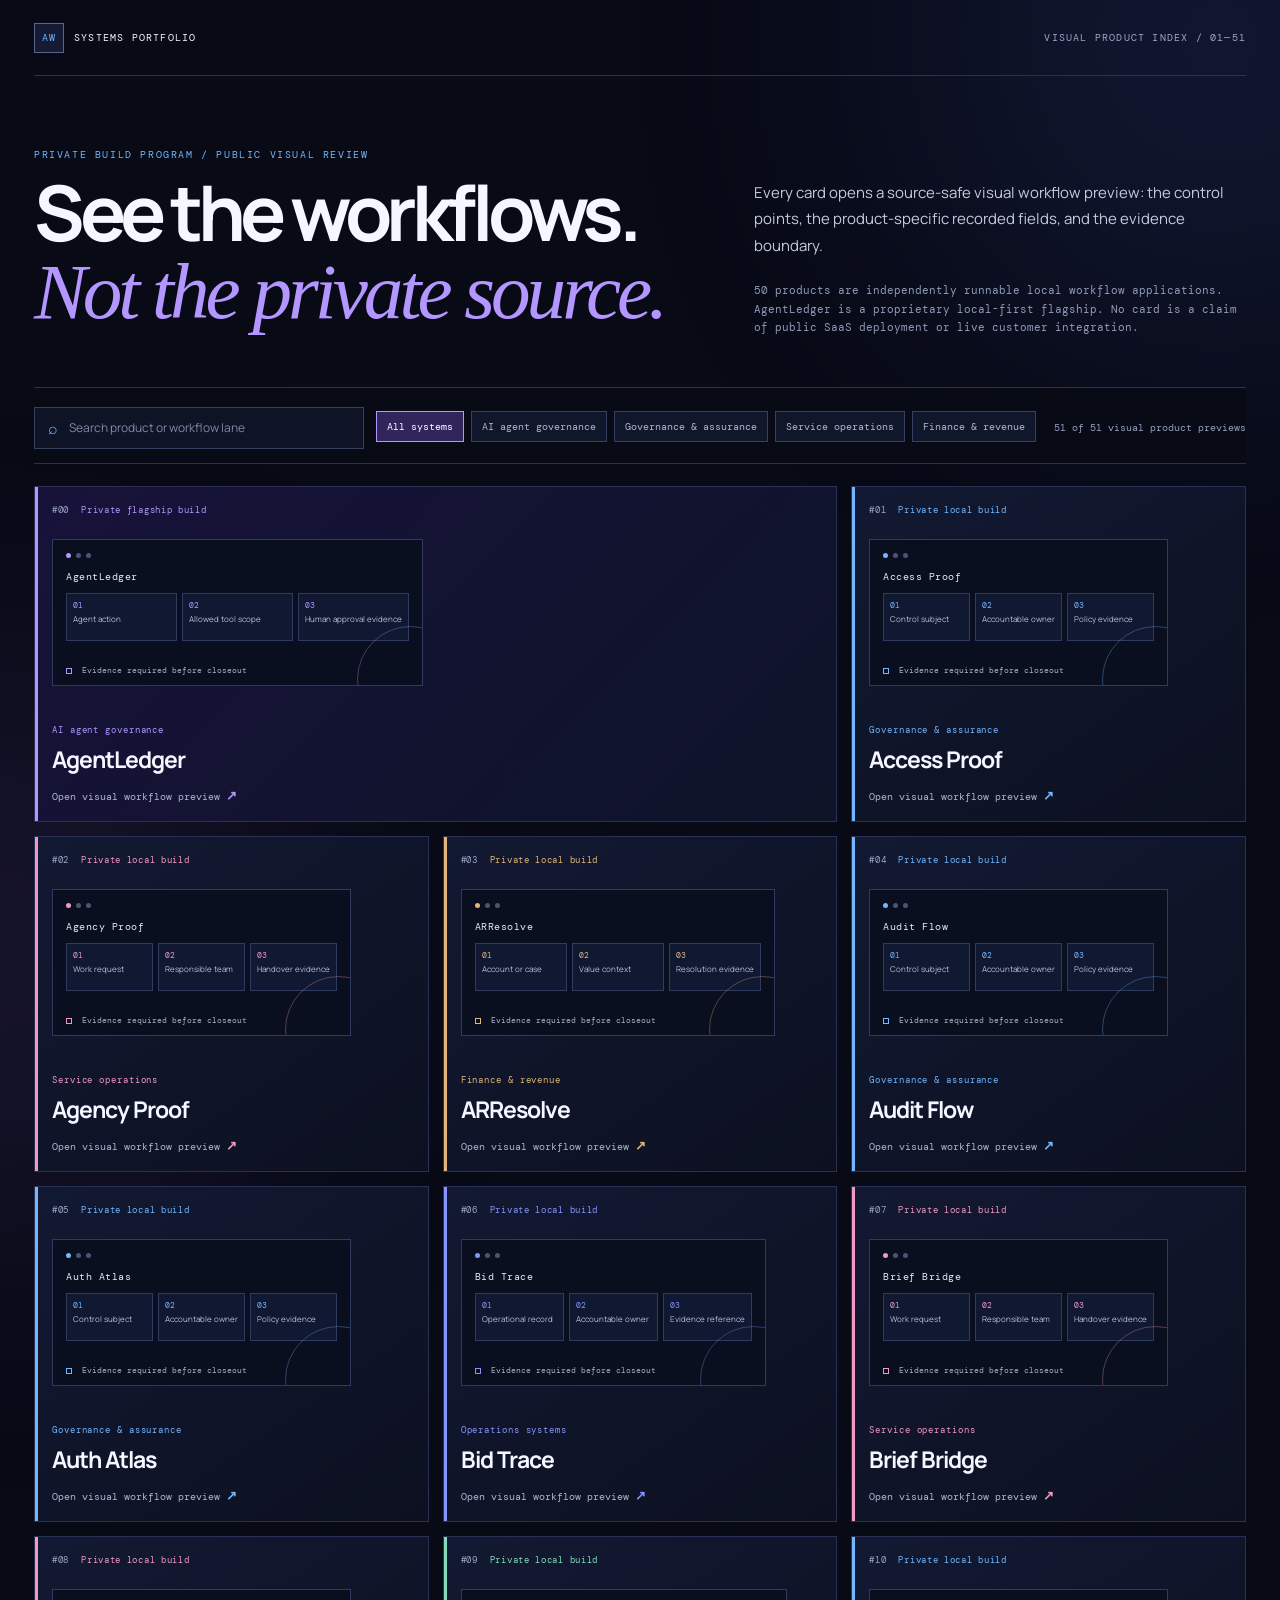
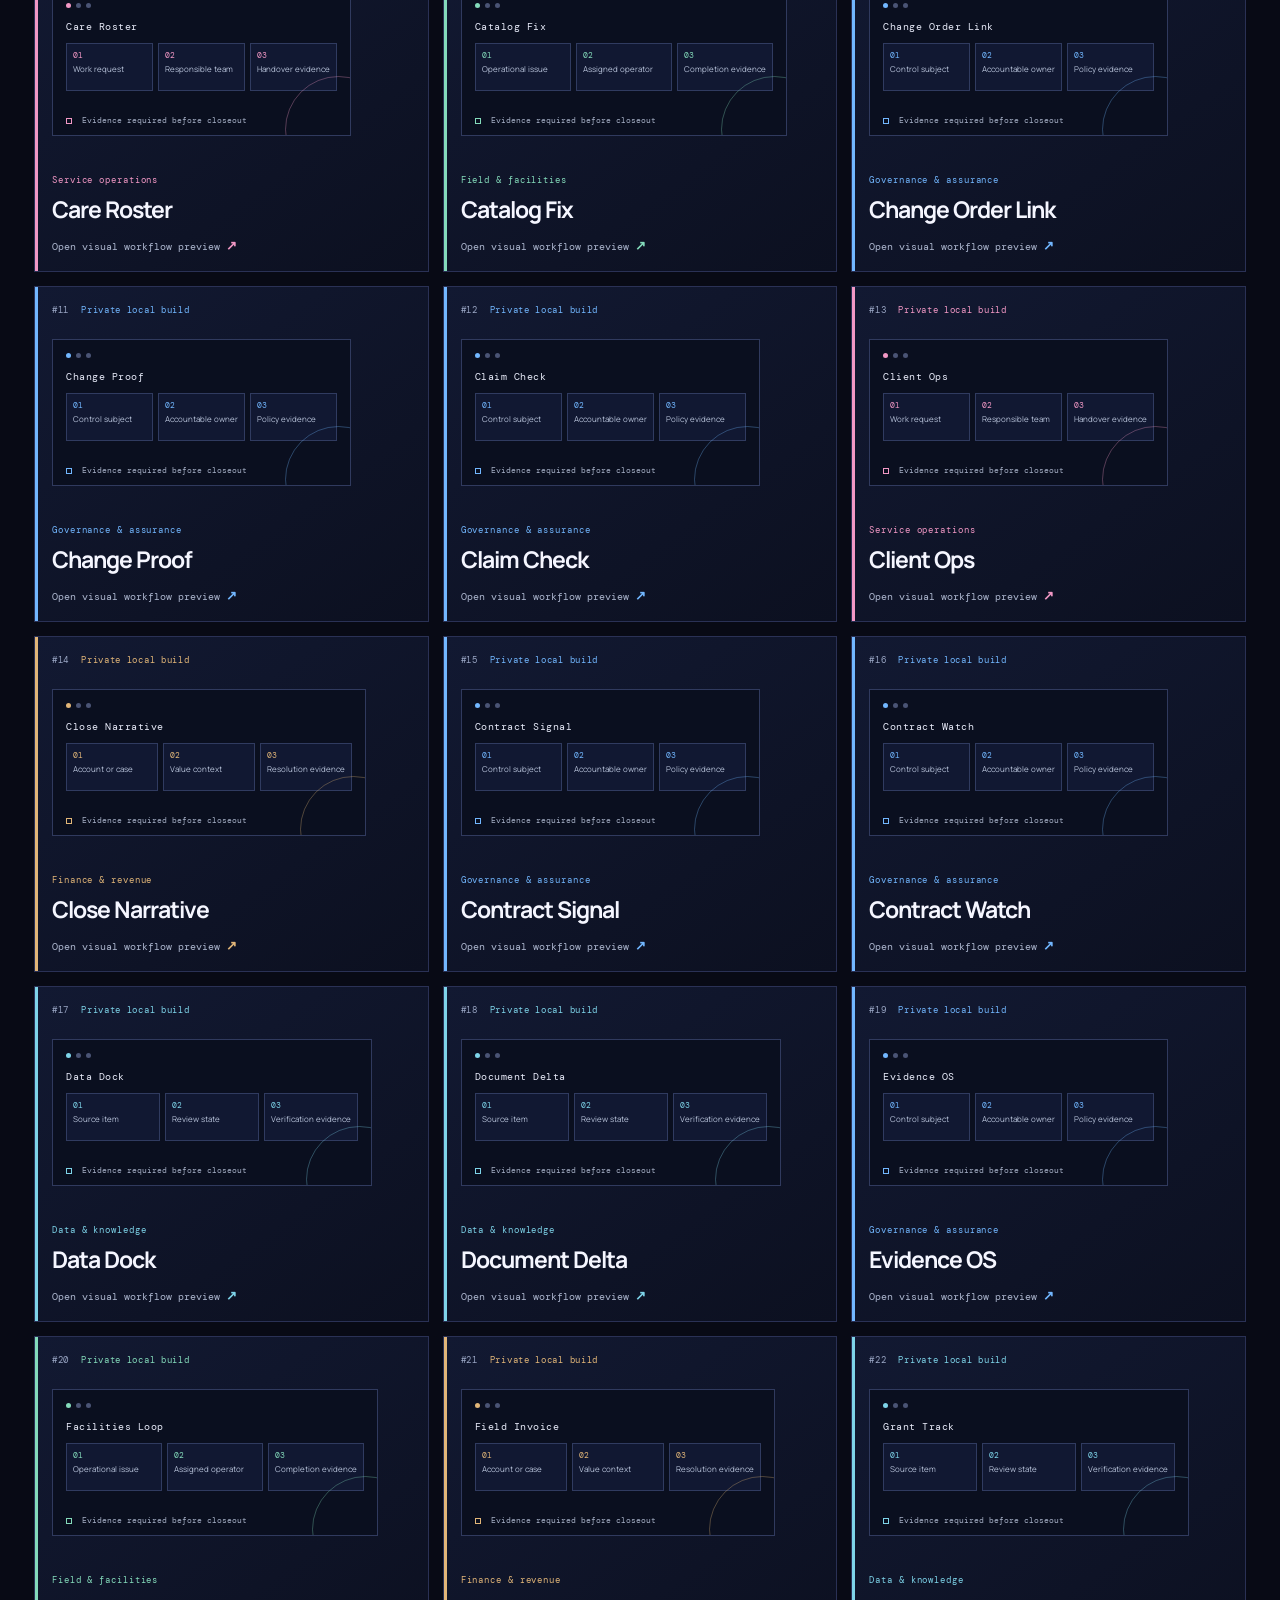
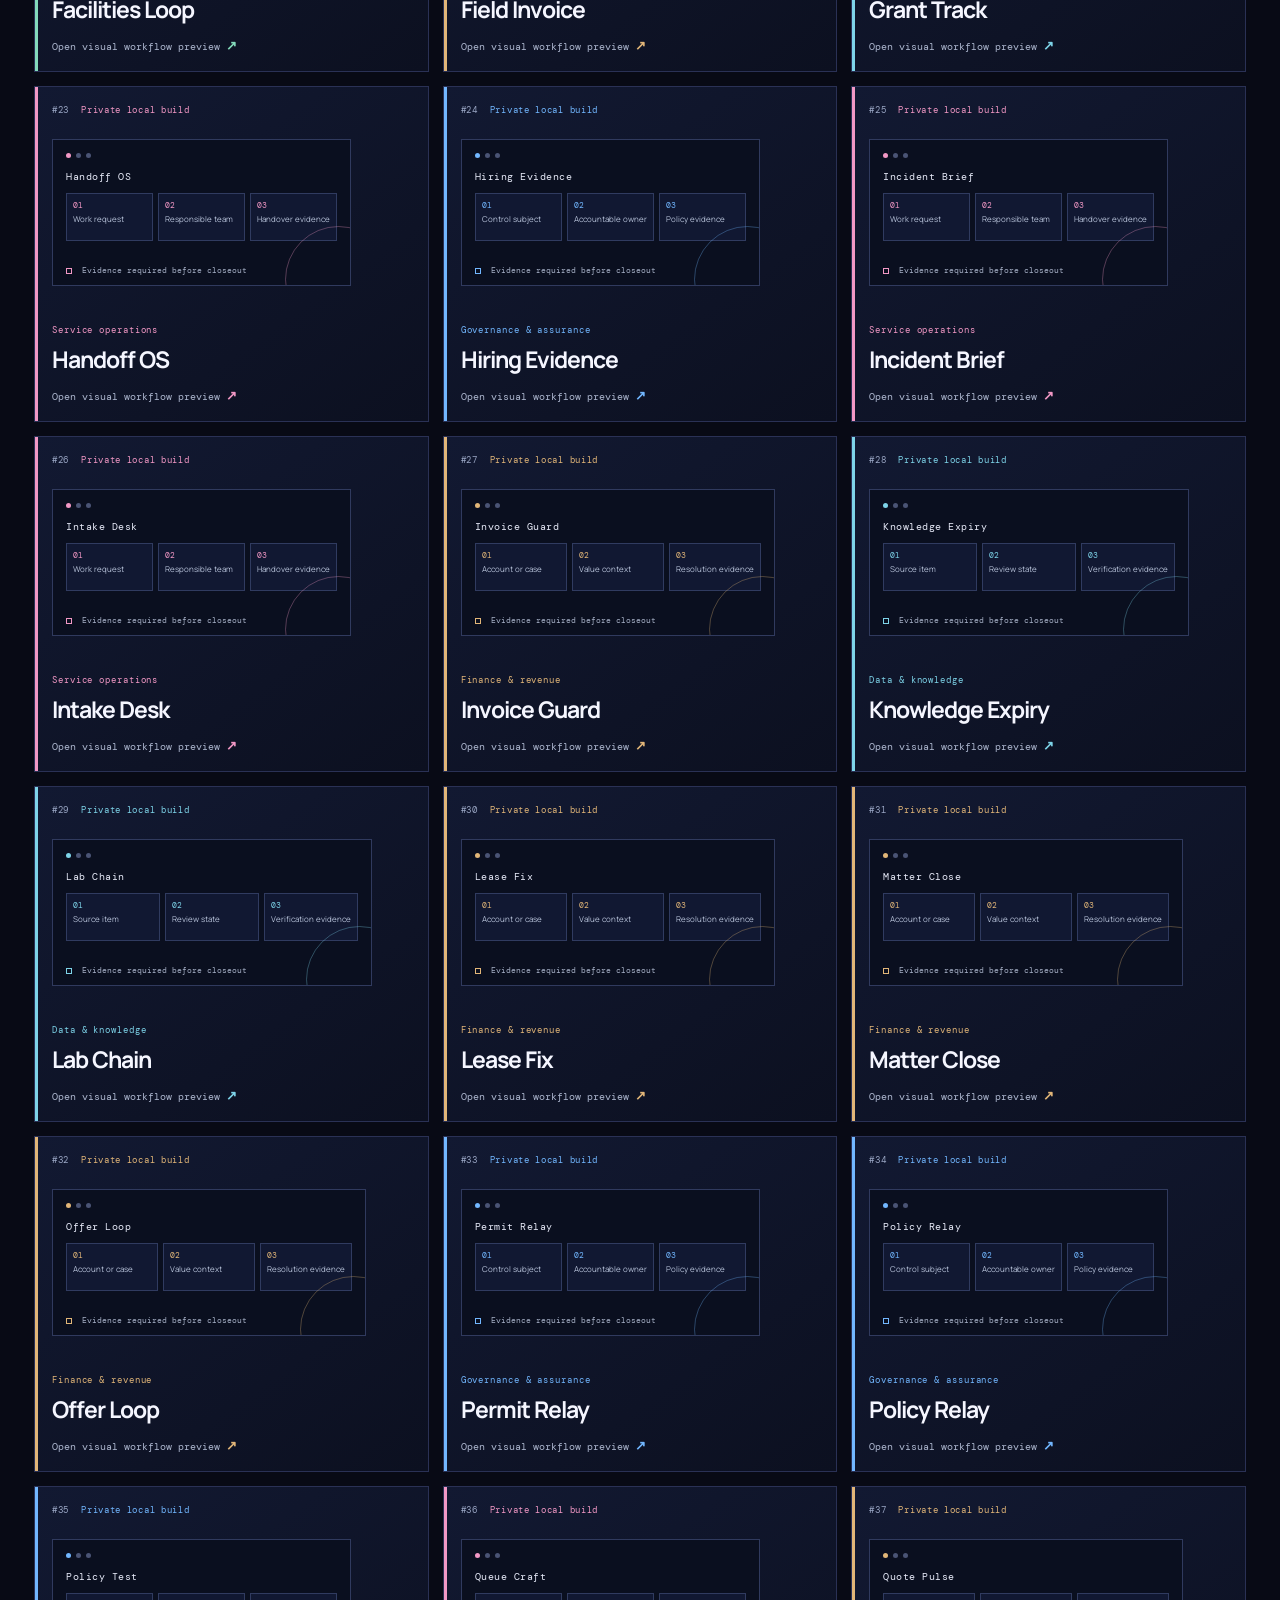
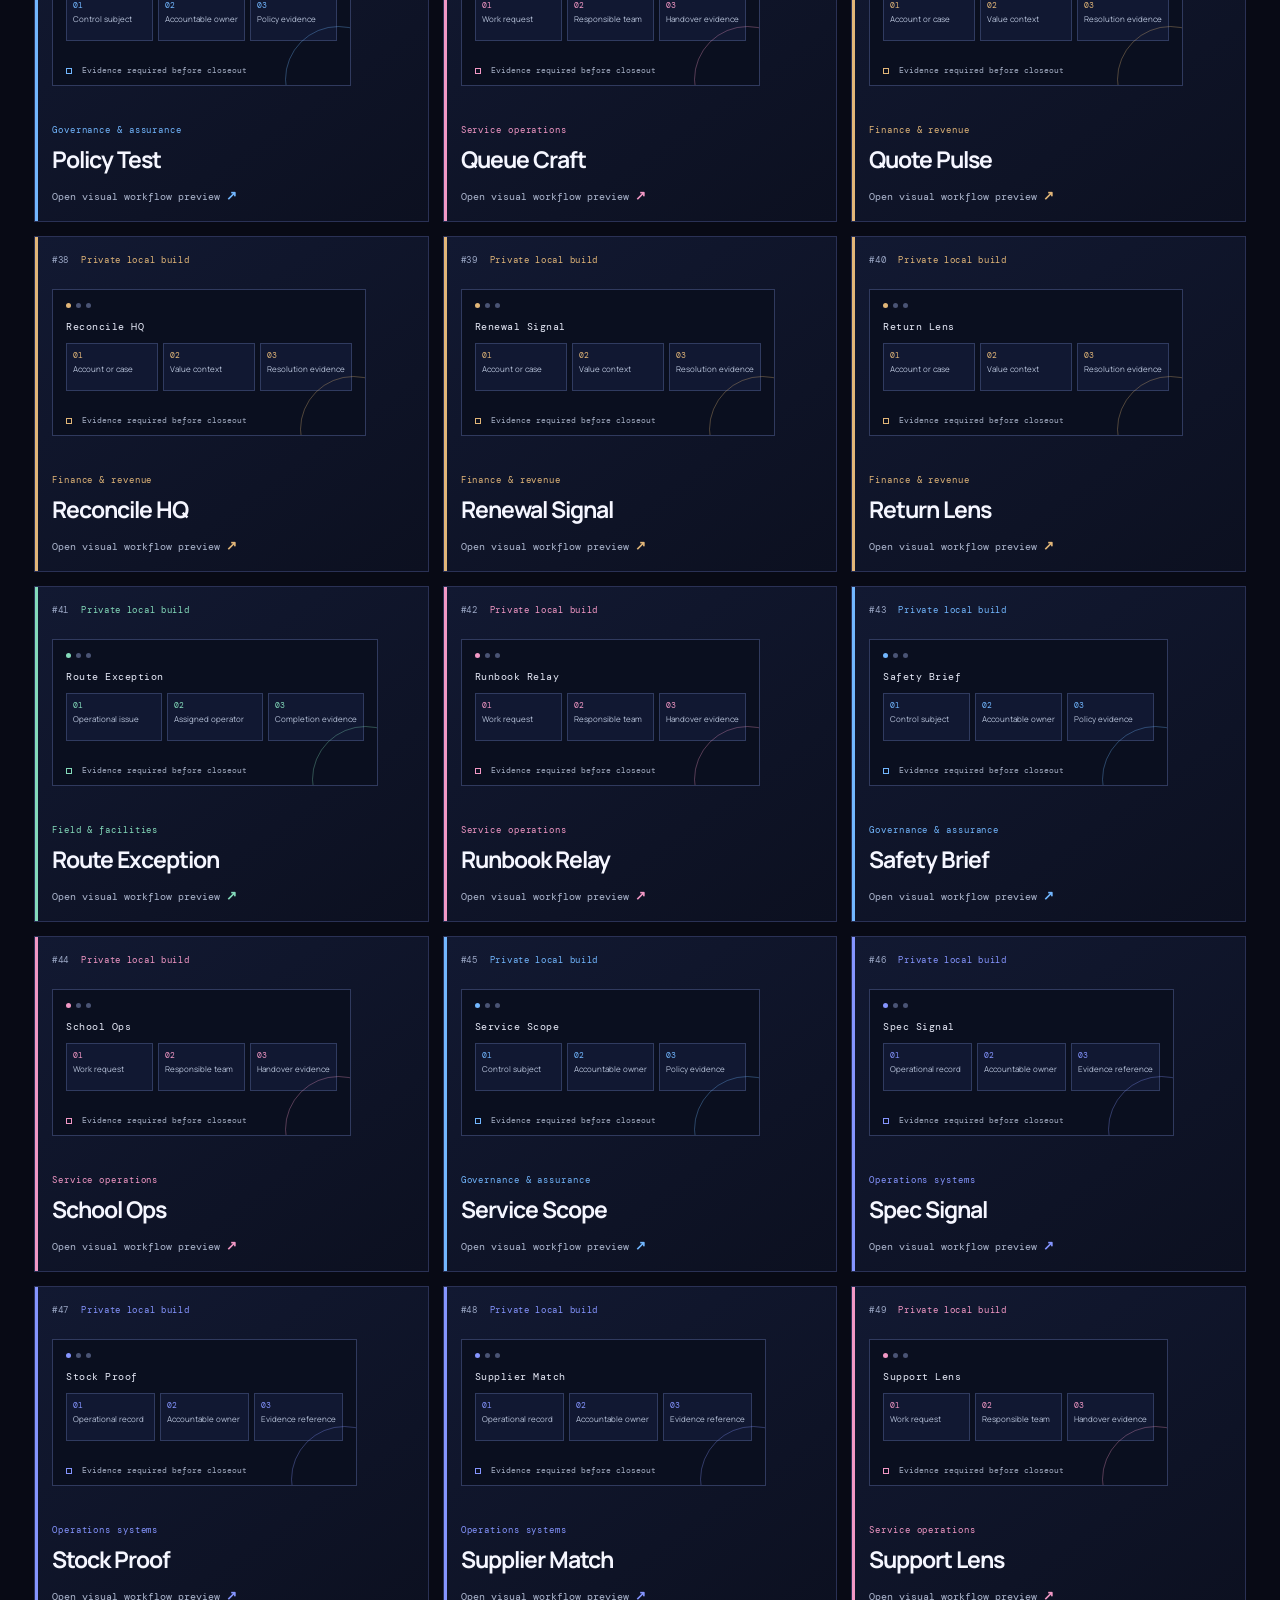
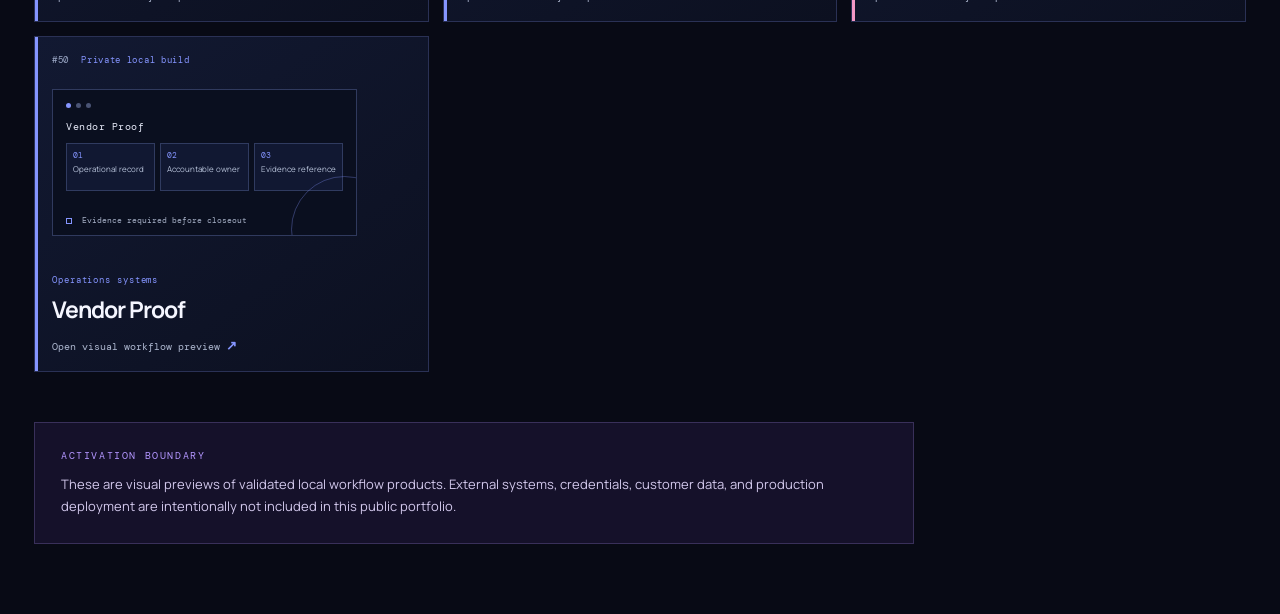
==== products.html @ dd14796b "feat: add 51-product visual gallery" ====
<!doctype html>
<html lang="en">
  <head>
    <meta charset="utf-8" />
    <meta name="viewport" content="width=device-width, initial-scale=1" />
    <meta name="description" content="A source-safe visual index of 50 local workflow products and the proprietary AgentLedger flagship." />
    <title>AW / 51 Product Visual Index</title>
    <link rel="preconnect" href="https://fonts.googleapis.com" />
    <link rel="preconnect" href="https://fonts.gstatic.com" crossorigin />
    <link href="https://fonts.googleapis.com/css2?family=DM+Mono:wght@400;500&family=Manrope:wght@400;500;600;700;800&display=swap" rel="stylesheet" />
    <link rel="stylesheet" href="products.css" />
  </head>
  <body>
    <div class="glow glow-one"></div>
    <div class="glow glow-two"></div>
    <main class="catalog-shell">
      <header class="catalog-nav">
        <a class="catalog-brand" href="index.html"><span>AW</span> SYSTEMS PORTFOLIO</a>
        <span>VISUAL PRODUCT INDEX / 01—51</span>
      </header>

      <section class="catalog-hero">
        <div>
          <p class="eyebrow">PRIVATE BUILD PROGRAM / PUBLIC VISUAL REVIEW</p>
          <h1>See the workflows.<br /><em>Not the private source.</em></h1>
        </div>
        <div class="hero-note">
          <p>Every card opens a source-safe visual workflow preview: the control points, the product-specific recorded fields, and the evidence boundary.</p>
          <p class="boundary-note">50 products are independently runnable local workflow applications. AgentLedger is a proprietary local-first flagship. No card is a claim of public SaaS deployment or live customer integration.</p>
        </div>
      </section>

      <section class="catalog-controls" aria-label="Product gallery controls">
        <label class="search-box"><span>⌕</span><input id="catalog-search" type="search" placeholder="Search product or workflow lane" autocomplete="off" /></label>
        <div id="lane-filters" class="lane-filters" aria-label="Filter by workflow lane"></div>
        <p id="catalog-count" class="catalog-count" aria-live="polite"></p>
      </section>

      <section id="product-grid" class="product-grid" aria-live="polite"></section>

      <section class="catalog-boundary">
        <p class="eyebrow">ACTIVATION BOUNDARY</p>
        <p>These are visual previews of validated local workflow products. External systems, credentials, customer data, and production deployment are intentionally not included in this public portfolio.</p>
      </section>
    </main>

    <dialog id="product-dialog" class="product-dialog" aria-labelledby="dialog-title">
      <article class="dialog-frame">
        <button id="close-dialog" class="close-dialog" type="button" aria-label="Close product detail">×</button>
        <div id="dialog-content"></div>
      </article>
    </dialog>
    <script src="products-data.js"></script>
    <script src="products.js"></script>
  </body>
</html>
---- products.css ----
:root{--ink:#080a15;--panel:#11162a;--line:#2a3155;--soft:#aab2ca;--white:#f5f6ff;--violet:#b396ff;--blue:#72b7ff;--mono:"DM Mono",ui-monospace,monospace;--sans:Manrope,Arial,sans-serif;color:var(--white);background:var(--ink)}*{box-sizing:border-box}body{margin:0;min-width:320px;background:var(--ink);font-family:var(--sans);color:var(--white)}.glow{position:fixed;pointer-events:none;border-radius:50%;filter:blur(150px);opacity:.15}.glow-one{width:580px;height:580px;background:#5b78ff;right:-230px;top:-250px}.glow-two{width:500px;height:500px;background:#9e70ff;left:-260px;bottom:-300px}.catalog-shell{position:relative;max-width:1500px;margin:0 auto;padding:0 34px 70px}.catalog-nav{height:76px;border-bottom:1px solid var(--line);display:flex;justify-content:space-between;align-items:center;gap:18px;color:#9ca7c6;font:10px var(--mono);letter-spacing:1.2px}.catalog-brand{display:flex;gap:10px;align-items:center;color:var(--white);text-decoration:none}.catalog-brand span{display:grid;place-items:center;width:30px;height:30px;border:1px solid #59648a;background:#161b35;color:var(--blue)}.catalog-hero{display:grid;grid-template-columns:1.15fr .85fr;gap:54px;padding:72px 0 50px;border-bottom:1px solid var(--line)}.eyebrow{margin:0 0 16px;color:var(--blue);font:10px var(--mono);letter-spacing:1.6px}.catalog-hero h1{margin:0;font-size:clamp(42px,6vw,82px);line-height:.91;letter-spacing:-5.5px}.catalog-hero h1 em{font:italic 400 1.03em Georgia,serif;color:var(--violet);letter-spacing:-4px}.hero-note{align-self:end;max-width:520px;color:#c4cbe0;font-size:15px;line-height:1.75}.hero-note p{margin:0}.boundary-note{margin-top:22px!important;color:#8f9bb8;font:11px/1.7 var(--mono)}.catalog-controls{position:sticky;top:0;z-index:5;display:flex;gap:12px;align-items:center;flex-wrap:wrap;padding:19px 0 14px;border-bottom:1px solid var(--line);background:linear-gradient(90deg,#080a15f6,#080a15fa);backdrop-filter:blur(12px)}.search-box{flex:0 1 330px;height:42px;display:flex;gap:9px;align-items:center;padding:0 13px;border:1px solid #354063;background:#0e1326;color:var(--blue)}.search-box input{width:100%;background:transparent;border:0;outline:0;color:var(--white);font:12px var(--sans)}.search-box input::placeholder{color:#7e8aa6}.lane-filters{display:flex;gap:7px;flex:1;overflow:auto;padding-bottom:2px}.lane-filter{white-space:nowrap;border:1px solid #354063;background:#11172b;color:#aeb8d0;font:10px var(--mono);padding:8px 10px;cursor:pointer}.lane-filter.active{border-color:var(--violet);background:#30265b;color:#fff}.catalog-count{margin:0;color:#95a1c0;font:10px var(--mono);white-space:nowrap}.product-grid{display:grid;grid-template-columns:repeat(3,minmax(0,1fr));gap:14px;padding-top:22px}.product-card{position:relative;min-height:336px;display:flex;flex-direction:column;padding:17px;border:1px solid var(--line);overflow:hidden;background:linear-gradient(145deg,#121932,#0c1020);color:var(--white);text-align:left;font-family:var(--sans);cursor:pointer;transition:transform .17s ease,border-color .17s ease}.product-card:hover{transform:translateY(-4px);border-color:var(--tone)}.product-card.featured{grid-column:span 2;background:linear-gradient(135deg,#17123a,#0e1428)}.product-card:before{content:"";position:absolute;inset:0 auto 0 0;width:3px;background:var(--tone)}.tone-violet{--tone:#b396ff}.tone-blue{--tone:#72b7ff}.tone-amber{--tone:#e2b678}.tone-rose{--tone:#f298c5}.tone-green{--tone:#84dbbb}.tone-cyan{--tone:#7ed4e9}.tone-indigo{--tone:#8595ff}.card-top{display:flex;justify-content:space-between;gap:12px;color:#9aa6c4;font:9px var(--mono);letter-spacing:.7px}.card-top span:last-child{color:var(--tone);text-align:right}.mini-preview{position:relative;height:147px;margin:23px 0 17px;padding:13px;border:1px solid #303a5e;background:#0a0f1f;overflow:hidden}.mini-preview:after{content:"";position:absolute;width:105px;height:105px;right:-42px;bottom:-48px;border:1px solid var(--tone);border-radius:50%;opacity:.32}.mini-bar{display:flex;gap:5px}.mini-bar span{height:5px;width:5px;border-radius:50%;background:#4a5475}.mini-bar span:first-child{background:var(--tone)}.mini-title{margin:12px 0 10px;color:#e8ebf9;font:10px var(--mono);letter-spacing:.5px}.mini-flow{display:grid;grid-template-columns:repeat(3,1fr);gap:5px}.mini-node{min-height:48px;padding:6px;border:1px solid #303b60;background:#111832;color:#b8c3da;font-size:8px;line-height:1.35}.mini-node i{display:block;color:var(--tone);font:8px var(--mono);margin-bottom:4px}.mini-evidence{position:absolute;bottom:10px;left:13px;color:#aab4ca;font:8px var(--mono)}.mini-evidence i{display:inline-block;width:6px;height:6px;margin-right:5px;border:1px solid var(--tone);vertical-align:middle}.card-copy{margin-top:auto}.card-copy p{margin:0 0 7px;color:var(--tone);font:9px var(--mono);letter-spacing:.9px}.card-copy h2{margin:0;font-size:23px;letter-spacing:-1px}.card-copy>span{display:block;margin-top:12px;color:#aeb8d0;font:10px var(--mono)}.card-copy b{color:var(--tone);font-size:13px}.catalog-boundary{margin-top:50px;padding:26px;border:1px solid #39305a;background:#15112a;color:#d3c9ed;max-width:880px}.catalog-boundary .eyebrow{margin-bottom:11px;color:var(--violet)}.catalog-boundary p:last-child{margin:0;font-size:13px;line-height:1.7}.product-dialog{width:min(930px,calc(100% - 32px));max-height:calc(100vh - 32px);padding:0;border:1px solid #505d8b;background:#090e1c;color:var(--white);box-shadow:0 30px 100px #000c}.product-dialog::backdrop{background:#02030bd1;backdrop-filter:blur(5px)}.dialog-frame{position:relative;padding:35px}.close-dialog{position:absolute;right:17px;top:13px;border:0;background:transparent;color:#c6cce0;font:32px var(--sans);cursor:pointer}.detail-meta{display:flex;justify-content:space-between;gap:18px;color:#99a5c3;font:10px var(--mono);letter-spacing:.8px}.dialog-frame>.eyebrow{margin-top:36px}.dialog-frame h2{margin:0;font-size:43px;letter-spacing:-2.4px}.detail-lede{max-width:720px;color:#c0c8de;font-size:14px;line-height:1.7}.detail-preview{margin-top:30px;border:1px solid color-mix(in srgb,var(--tone) 50%,#313b62);background:#0d1325}.preview-header{display:flex;justify-content:space-between;gap:20px;align-items:start;padding:19px 22px;border-bottom:1px solid #303a5f}.preview-header span{display:block;color:var(--tone);font:9px var(--mono);letter-spacing:1px}.preview-header h3{margin:6px 0 0;font-size:24px;letter-spacing:-1px}.preview-header em{padding:6px 8px;border:1px solid color-mix(in srgb,var(--tone) 60%,#333d62);color:var(--tone);font:9px var(--mono);font-style:normal}.preview-layout{display:grid;grid-template-columns:132px 1fr;min-height:310px}.preview-rail{display:flex;flex-direction:column;gap:14px;padding:20px;border-right:1px solid #303a5f;color:#9ca8c4;font:9px var(--mono);letter-spacing:.7px}.preview-rail span:first-child{color:var(--tone)}.preview-work{padding:20px}.preview-metric{display:flex;align-items:end;gap:13px;padding-bottom:16px;border-bottom:1px solid #303a5f}.preview-metric span,.preview-metric small{font:9px var(--mono);color:#9aa6c3}.preview-metric b{font-size:34px;color:var(--tone);line-height:.8}.detail-fields{display:grid;grid-template-columns:repeat(3,1fr);gap:8px;margin:17px 0}.detail-field{display:flex;gap:8px;min-height:82px;padding:11px;border:1px solid #303a5f;background:#111832}.detail-field>span{color:var(--tone);font:9px var(--mono)}.detail-field b{display:block;font-size:11px}.detail-field small{display:block;margin-top:5px;color:#8f9ab5;font:8px/1.35 var(--mono)}.resolution-row{display:flex;justify-content:space-between;gap:15px;padding:12px;border-left:2px solid var(--tone);background:#10172c;color:#b9c2d8;font:10px var(--mono)}.resolution-row b{font-weight:500;color:var(--tone)}.detail-boundary{display:grid;grid-template-columns:145px 1fr;gap:9px 18px;margin-top:22px;padding-top:20px;border-top:1px solid #303a5f;font-size:12px;line-height:1.5}.detail-boundary b{color:#e5e8f4}.detail-boundary span{color:#9da9c6}@media(max-width:1040px){.product-grid{grid-template-columns:repeat(2,minmax(0,1fr))}.catalog-hero{grid-template-columns:1fr;gap:25px}.hero-note{align-self:auto}.product-card.featured{grid-column:span 1}}@media(max-width:680px){.catalog-shell{padding:0 16px 45px}.catalog-nav{height:auto;min-height:68px;align-items:start;flex-direction:column;padding:17px 0}.catalog-hero{padding:46px 0 34px}.catalog-hero h1{font-size:46px;letter-spacing:-3.4px}.catalog-controls{align-items:stretch;flex-direction:column}.search-box{flex-basis:42px}.catalog-count{line-height:1.4}.product-grid{grid-template-columns:1fr}.dialog-frame{padding:25px 18px}.dialog-frame h2{font-size:35px}.preview-layout{grid-template-columns:1fr}.preview-rail{flex-direction:row;border-right:0;border-bottom:1px solid #303a5f}.detail-fields{grid-template-columns:1fr}.detail-boundary{grid-template-columns:1fr;gap:4px}.resolution-row{flex-direction:column}}
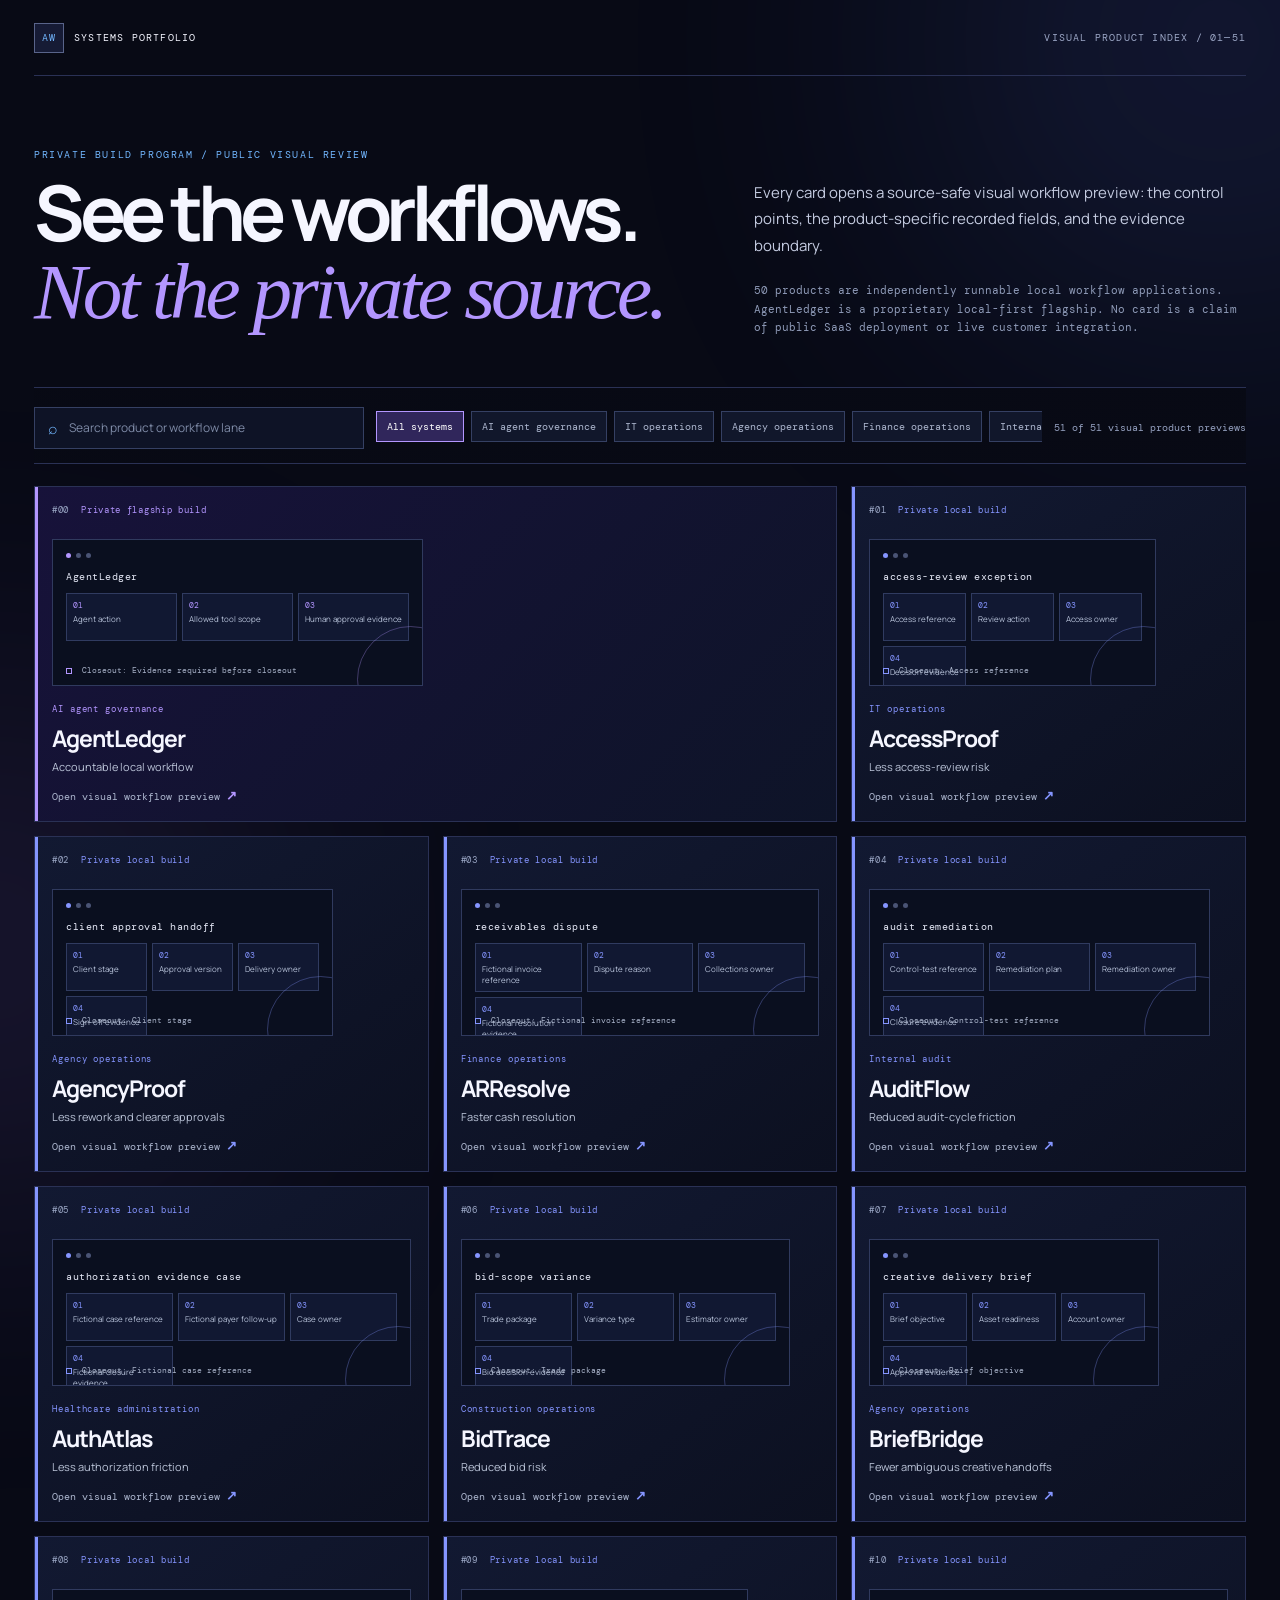
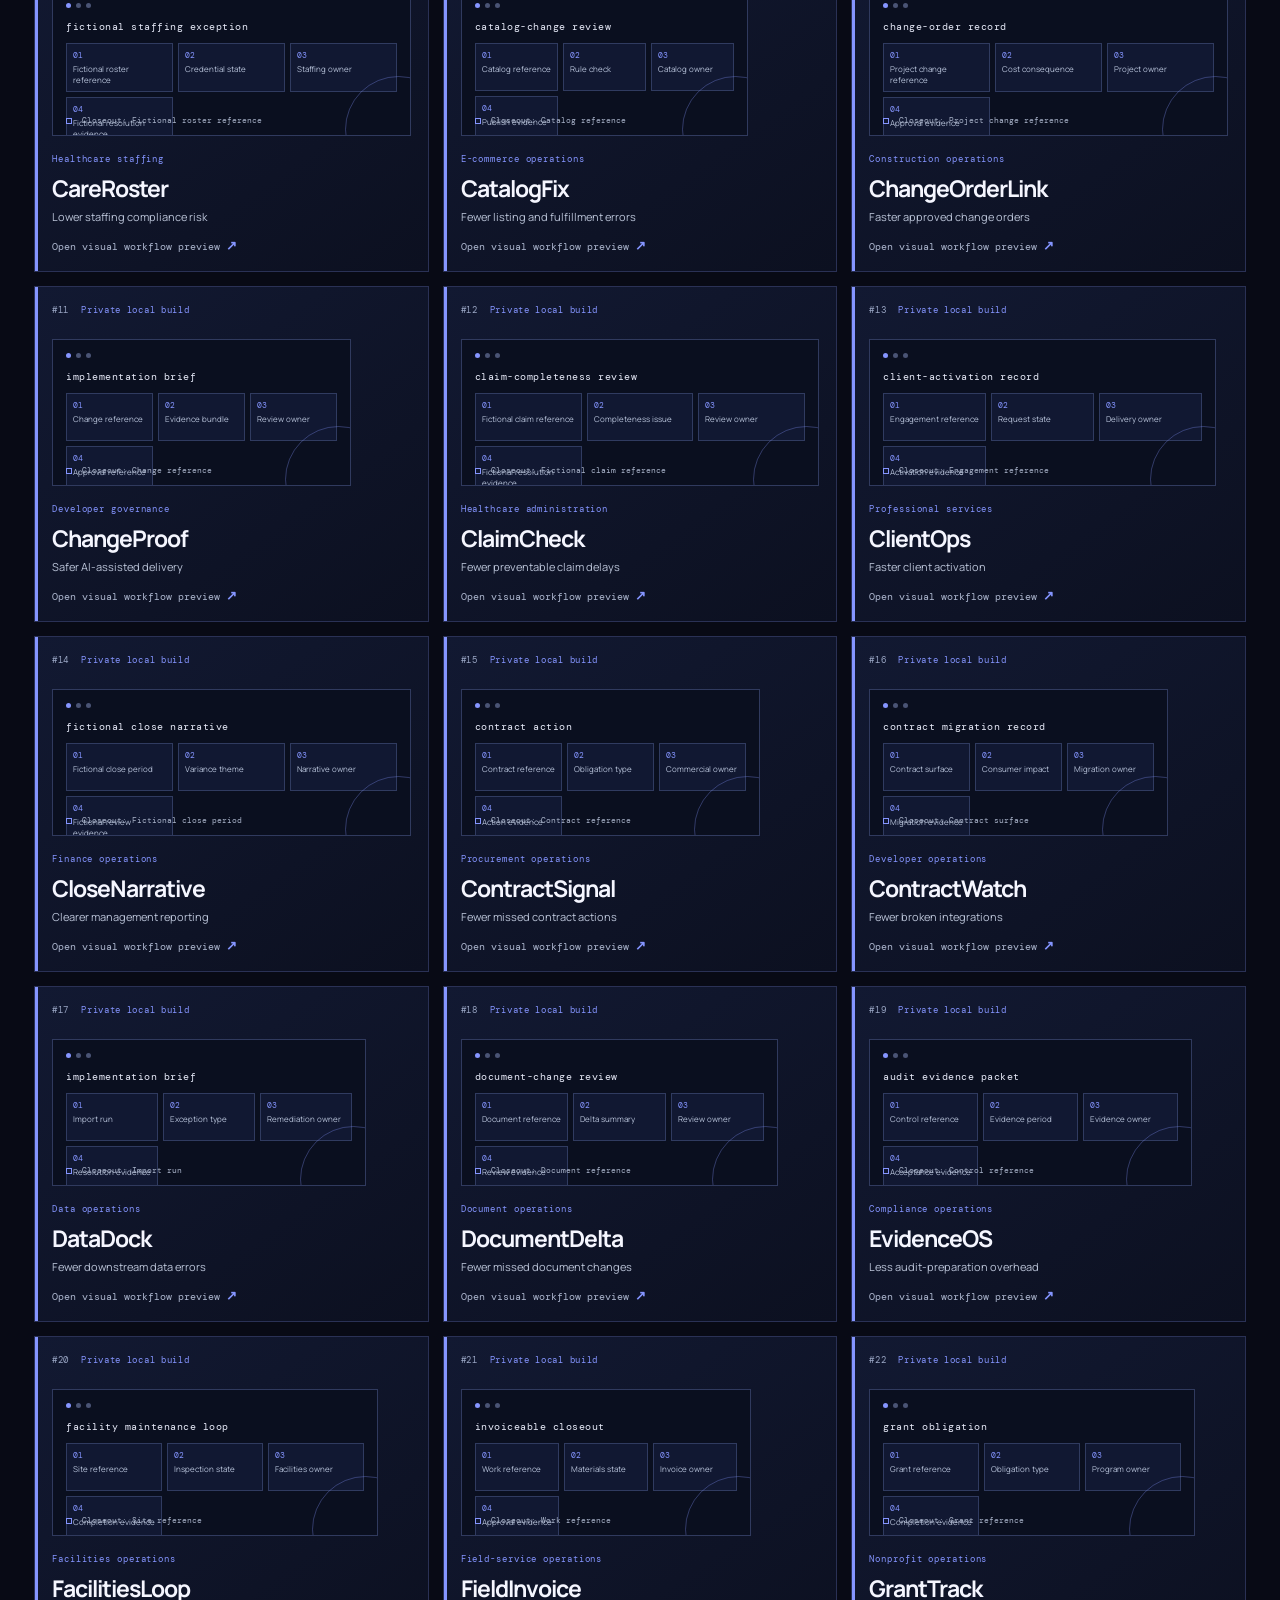
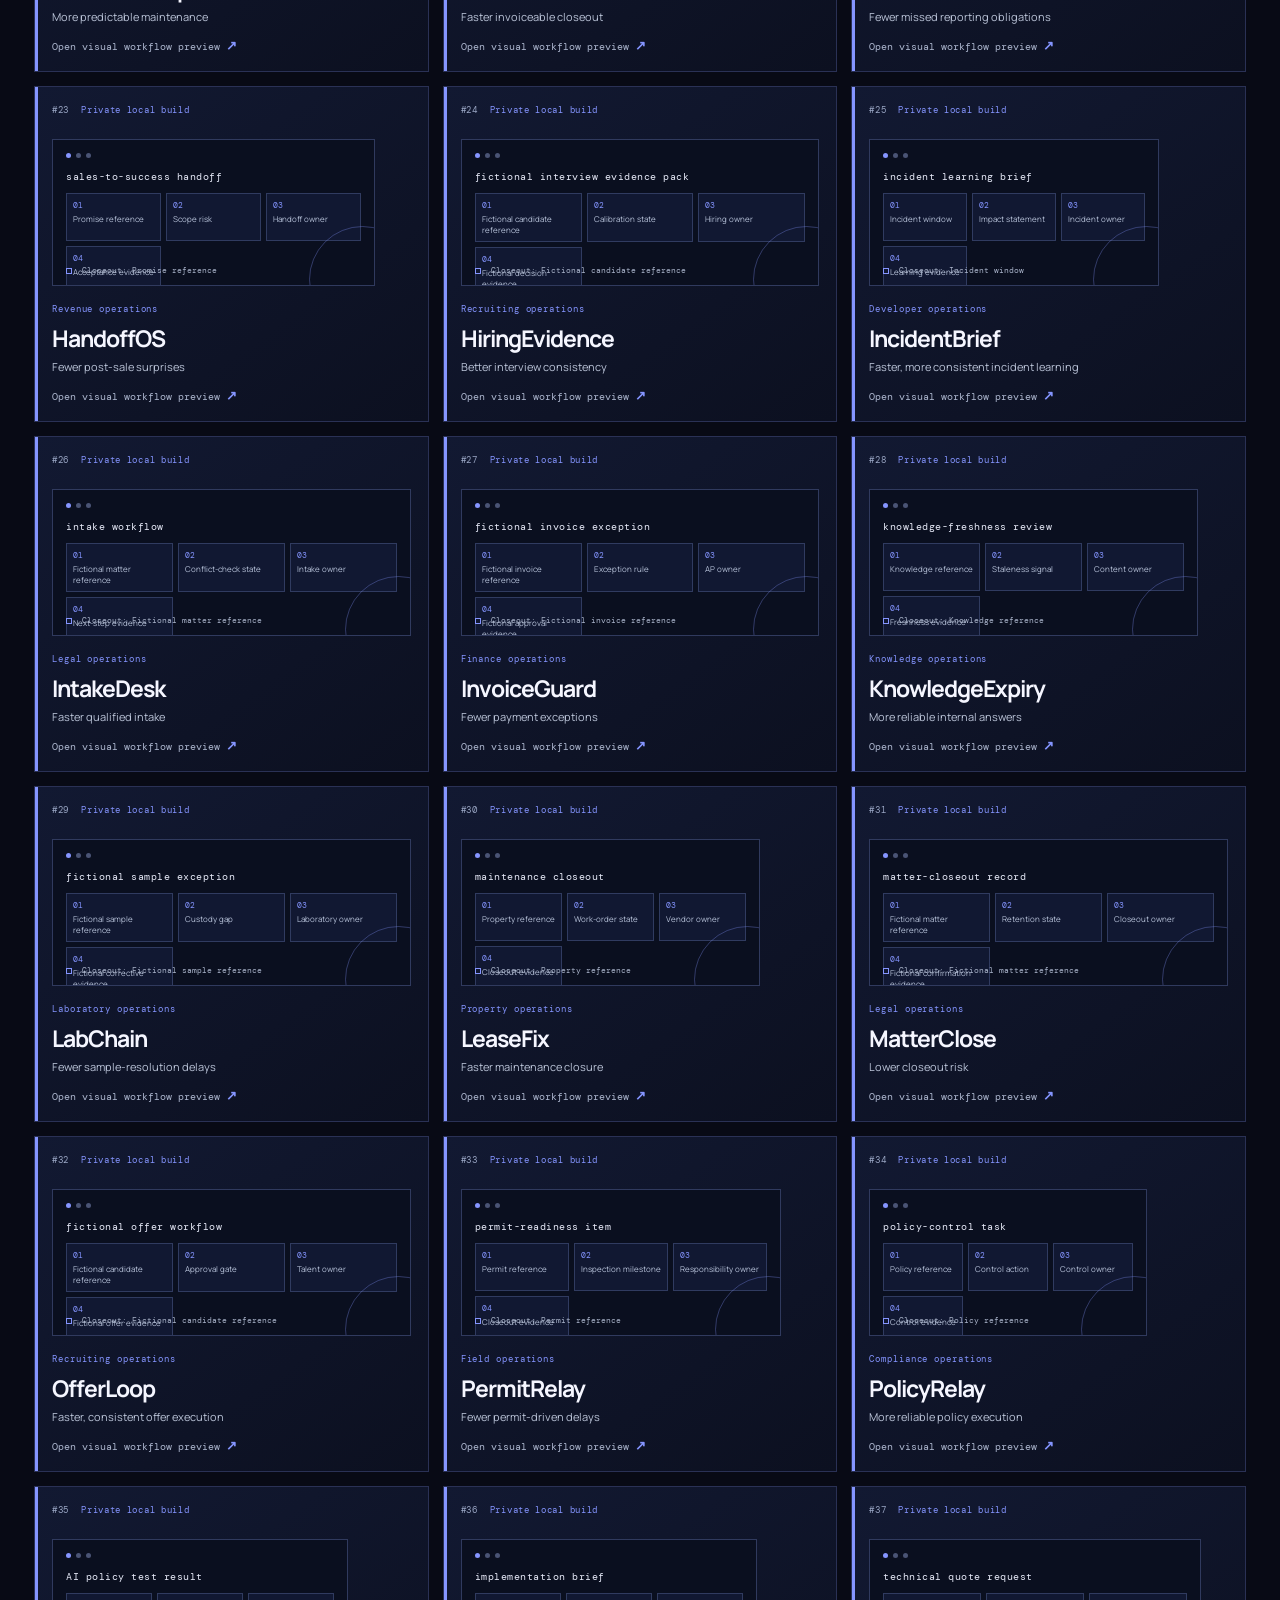
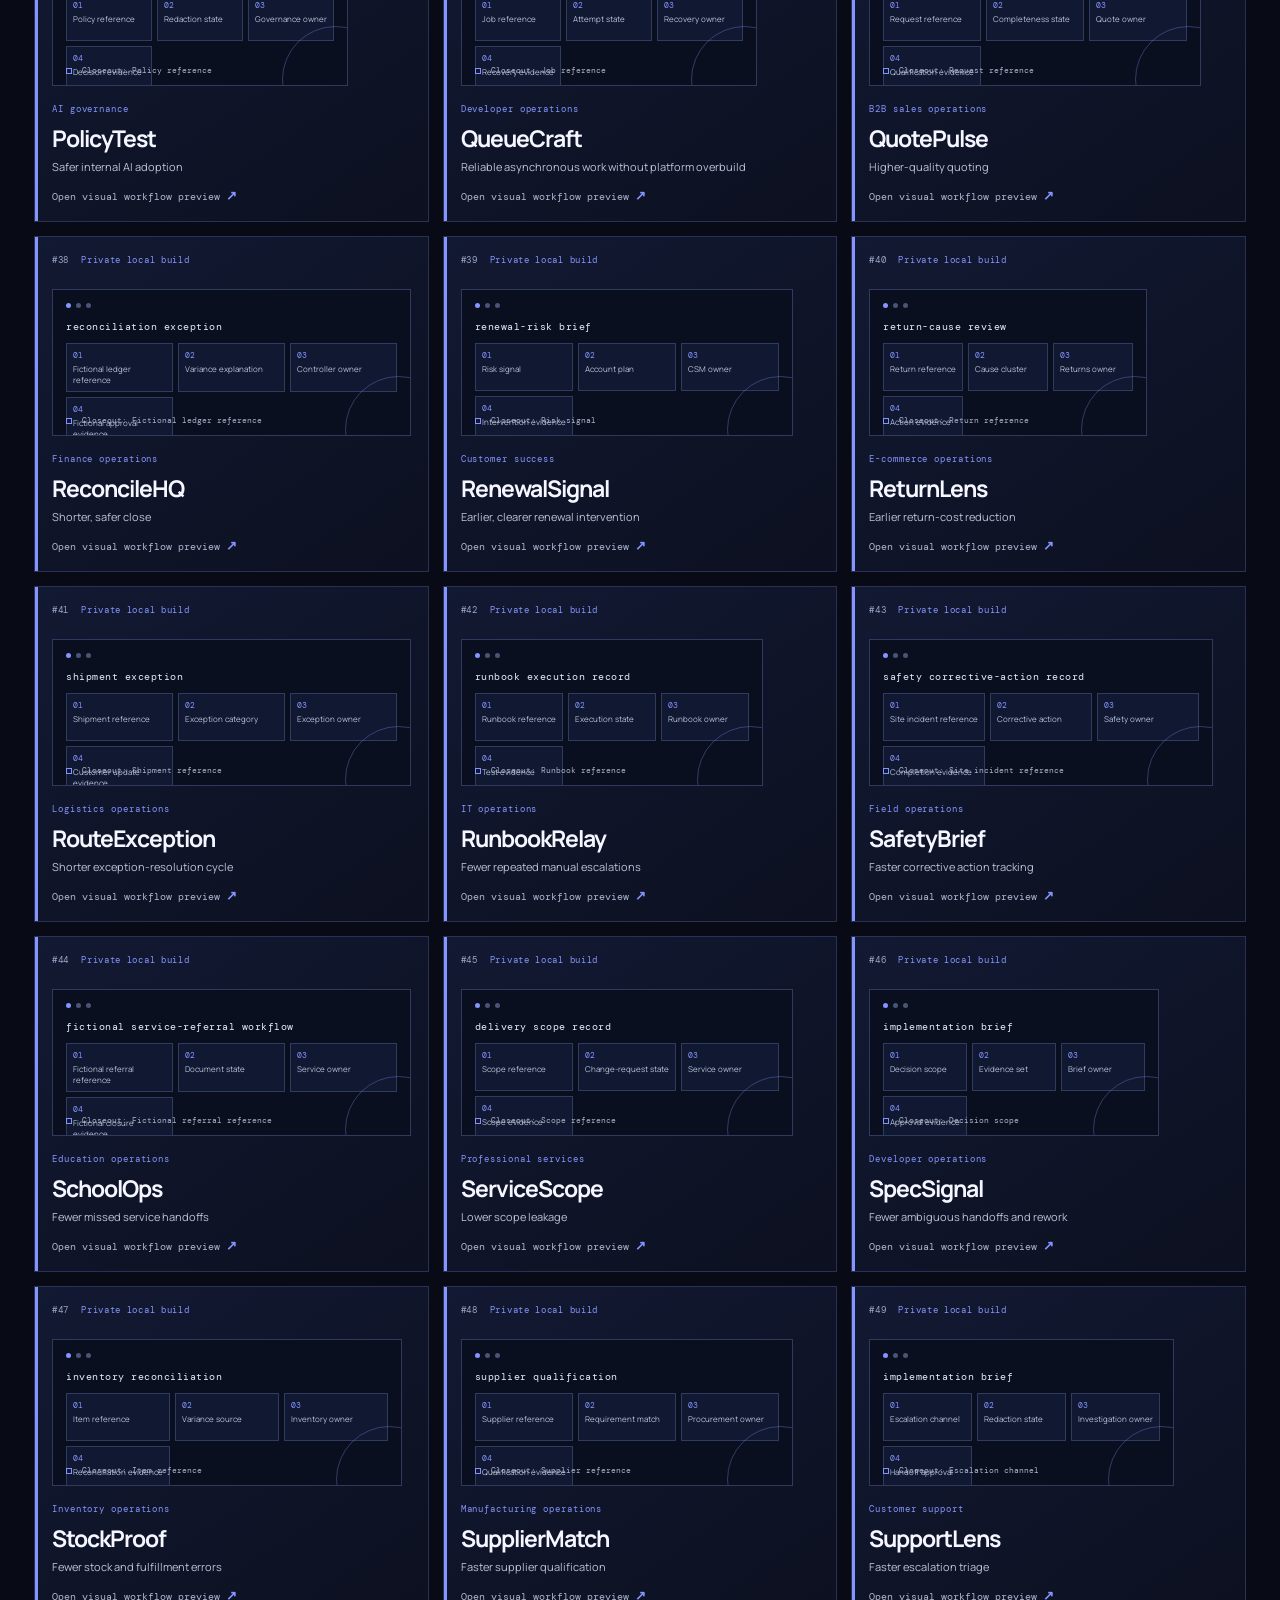
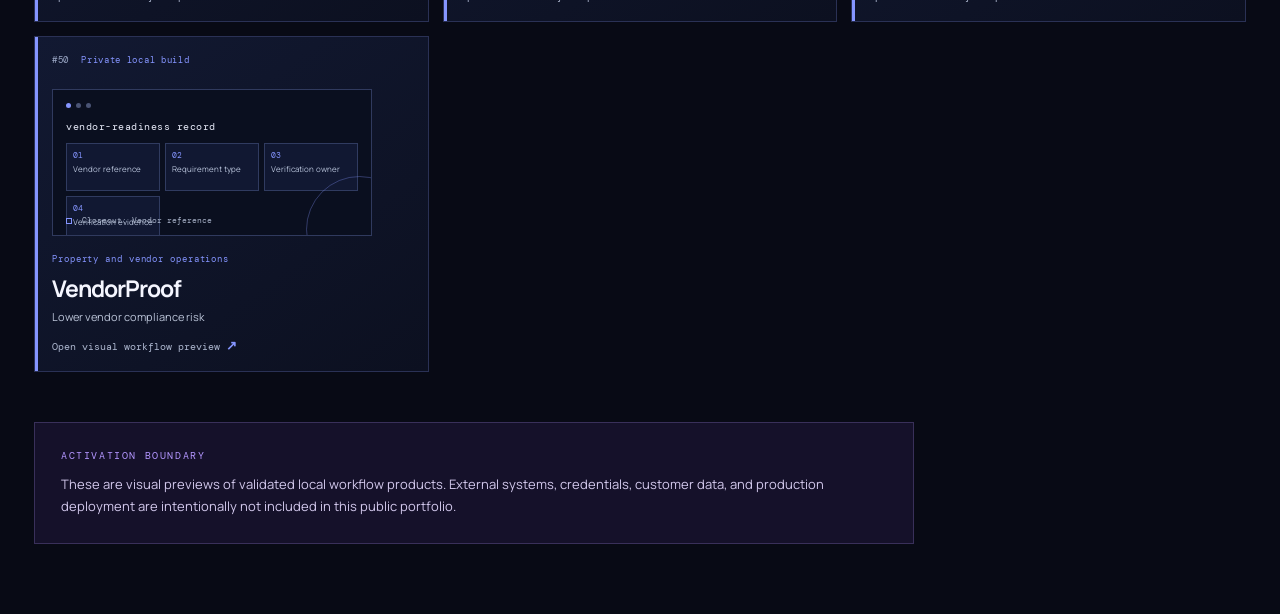
==== commit 9457b0af: "feat: ground gallery in product workflows" ====
--- a/products.html
+++ b/products.html
@@ -9,6 +9,7 @@
     <link rel="preconnect" href="https://fonts.gstatic.com" crossorigin />
     <link href="https://fonts.googleapis.com/css2?family=DM+Mono:wght@400;500&family=Manrope:wght@400;500;600;700;800&display=swap" rel="stylesheet" />
     <link rel="stylesheet" href="products.css" />
+    <link rel="stylesheet" href="products-overrides.css" />
   </head>
   <body>
     <div class="glow glow-one"></div>
--- a/products-overrides.css
+++ b/products-overrides.css
@@ -0,0 +1 @@
+.card-copy small{display:block;margin-top:6px;color:#bbc4d8;font-size:11px;line-height:1.35}.product-fit{display:grid;grid-template-columns:1fr 1fr;gap:10px;margin-top:18px}.product-fit span{padding:10px 12px;border:1px solid #303a5f;background:#101629;color:#b6c0d6;font-size:11px;line-height:1.45}.product-fit b{display:block;margin-bottom:4px;color:#e7eafa;font:9px var(--mono);letter-spacing:.7px}@media(max-width:680px){.product-fit{grid-template-columns:1fr}}
